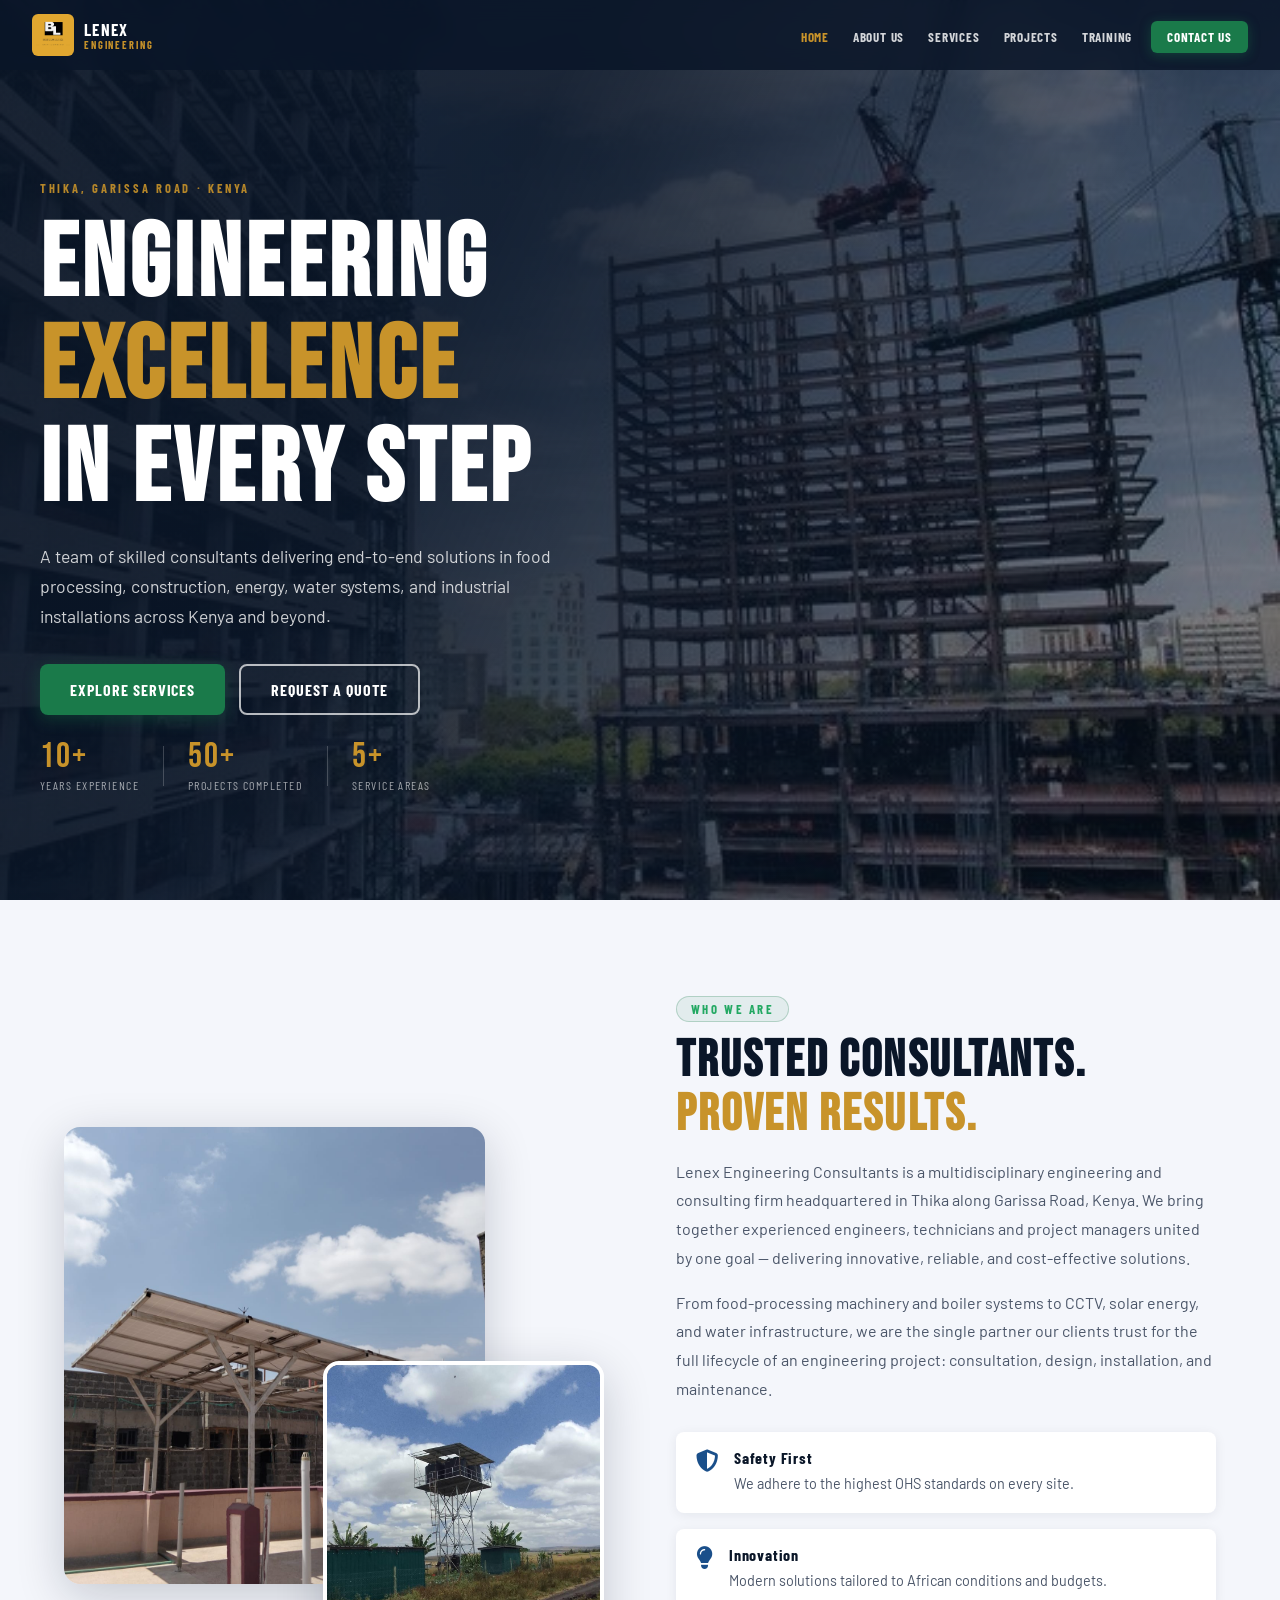
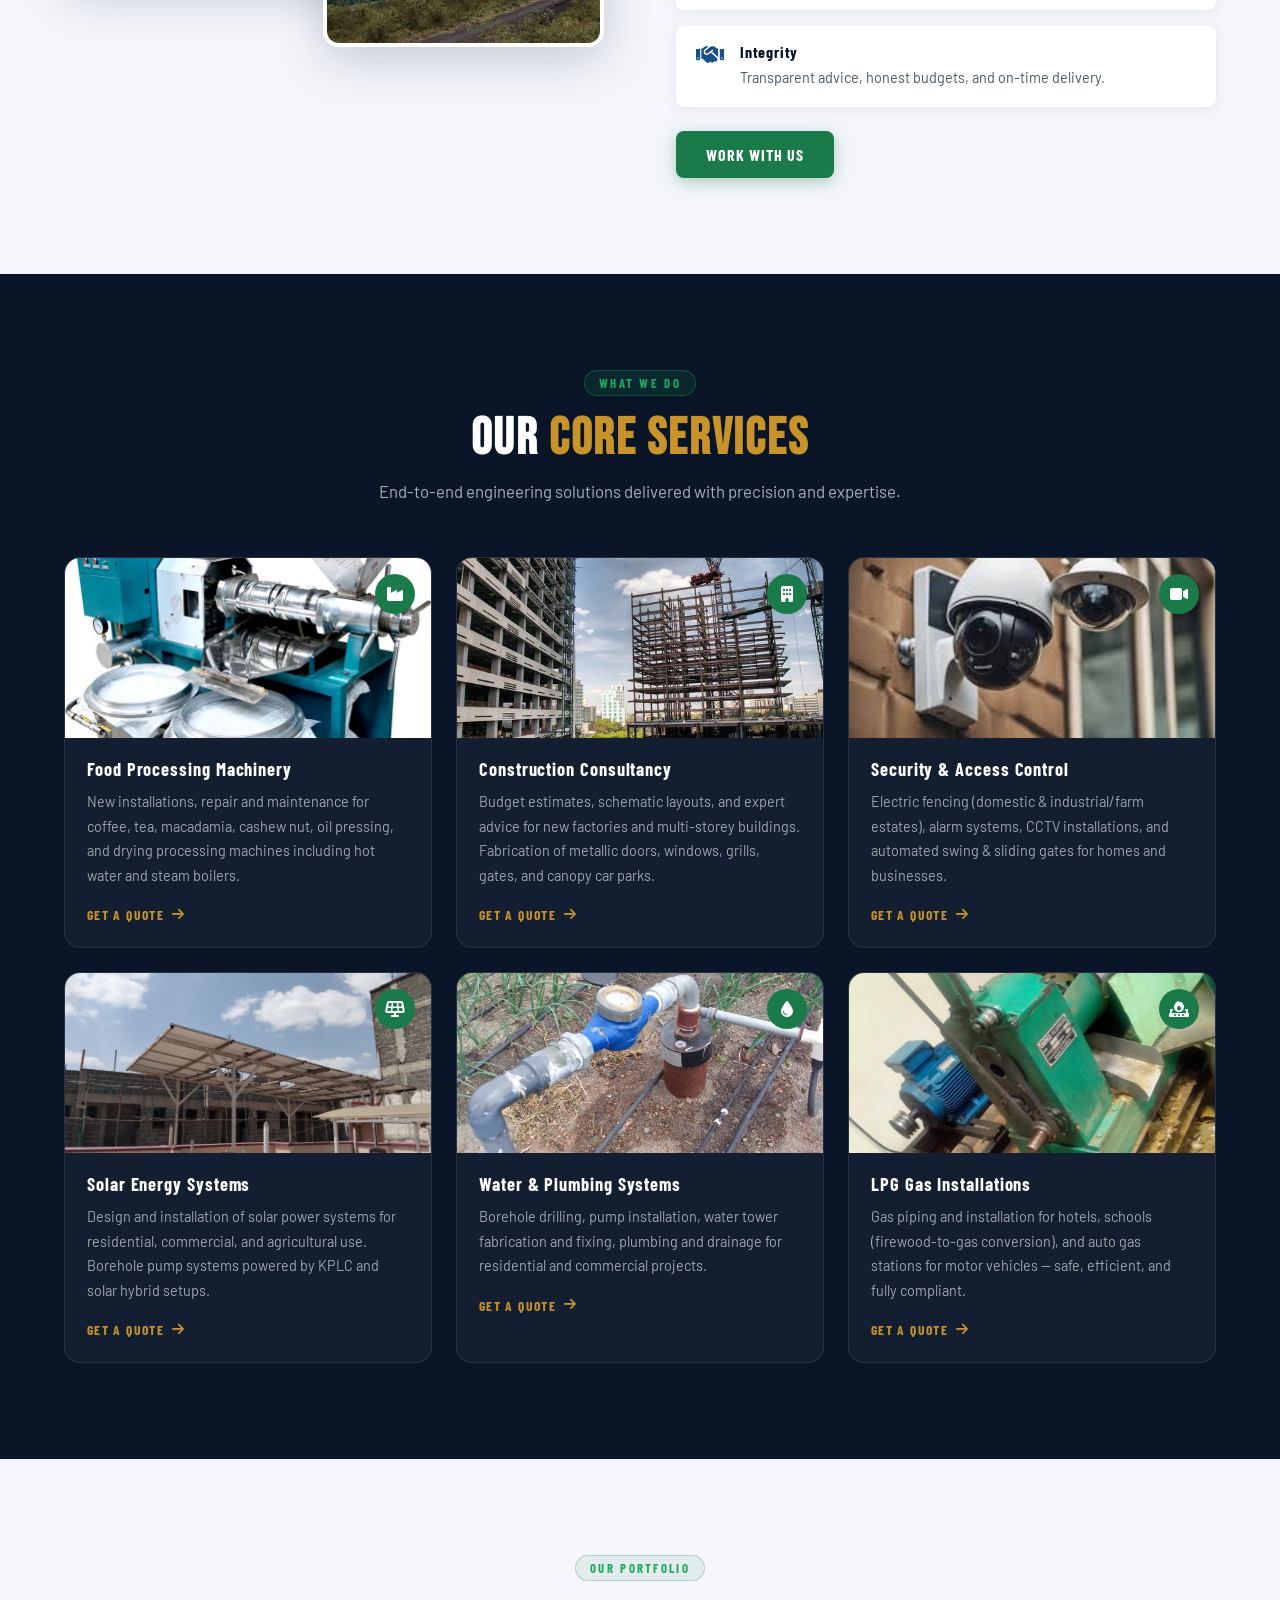
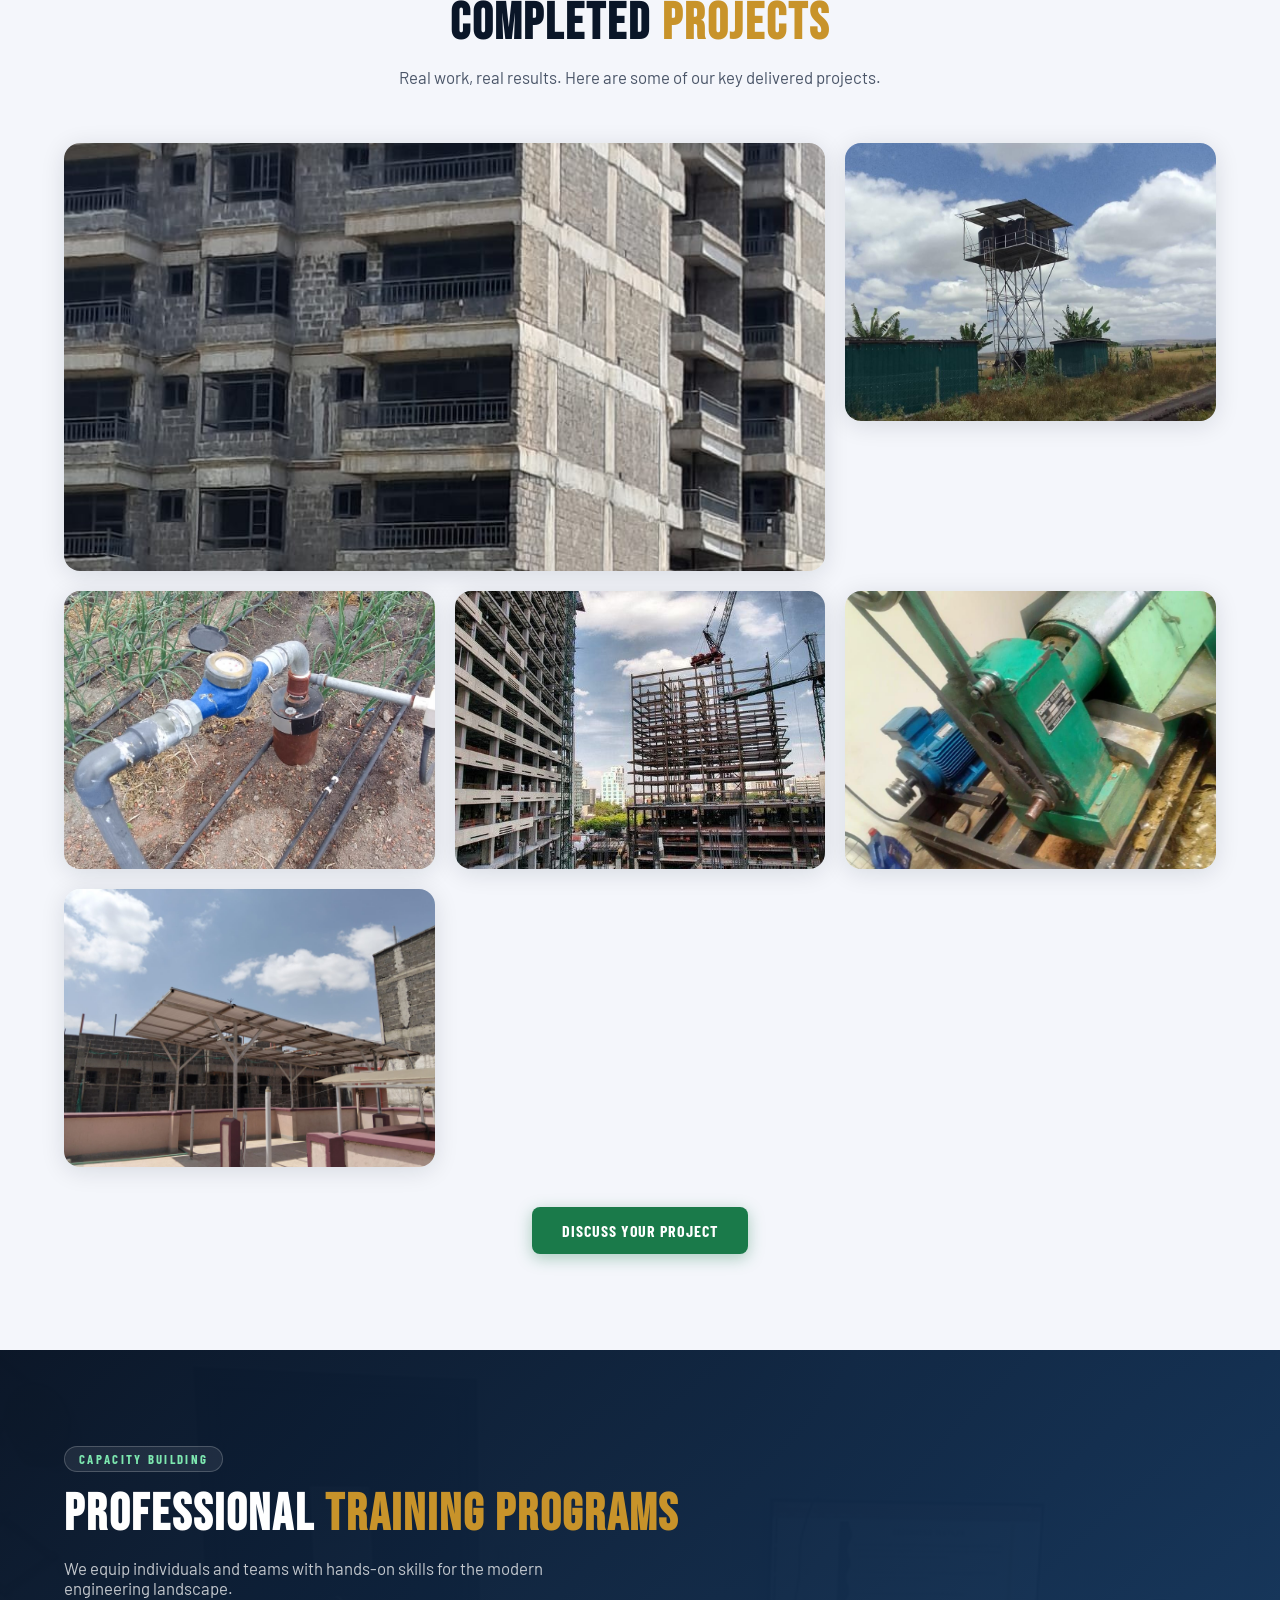
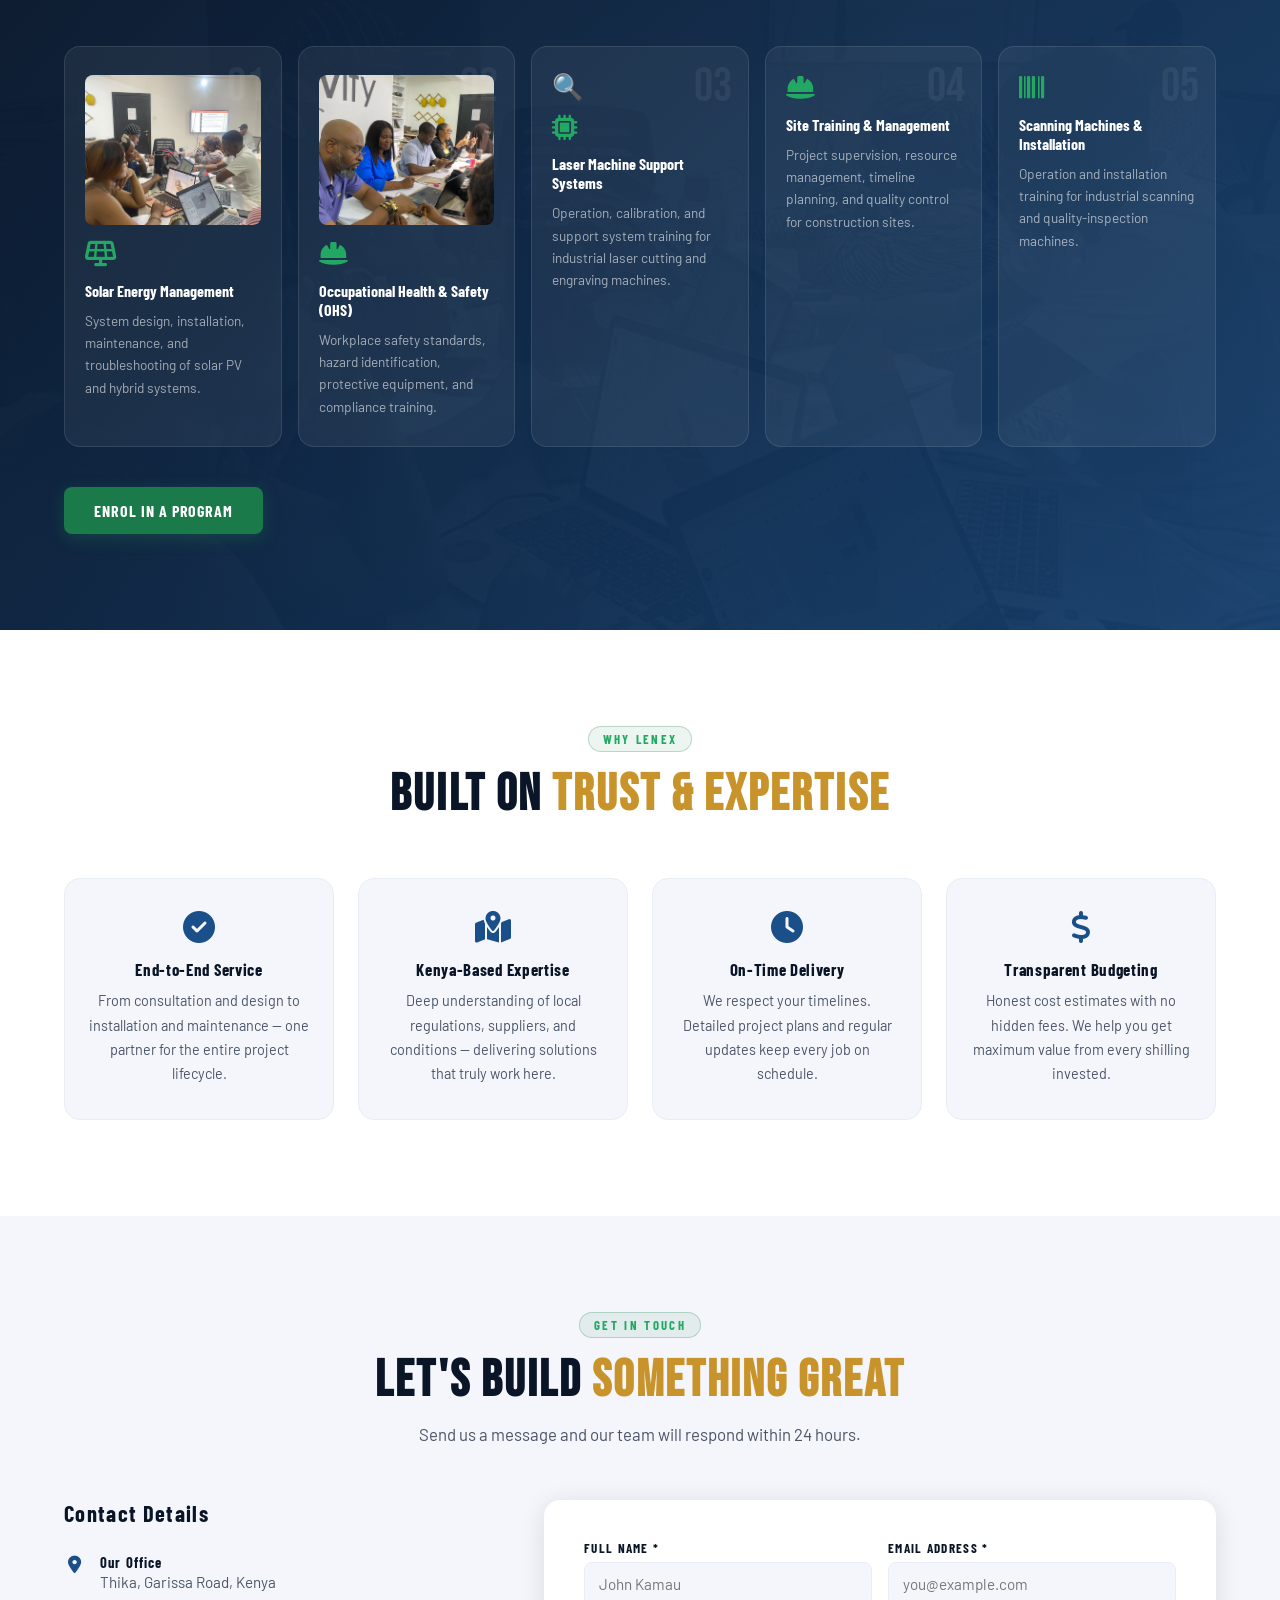
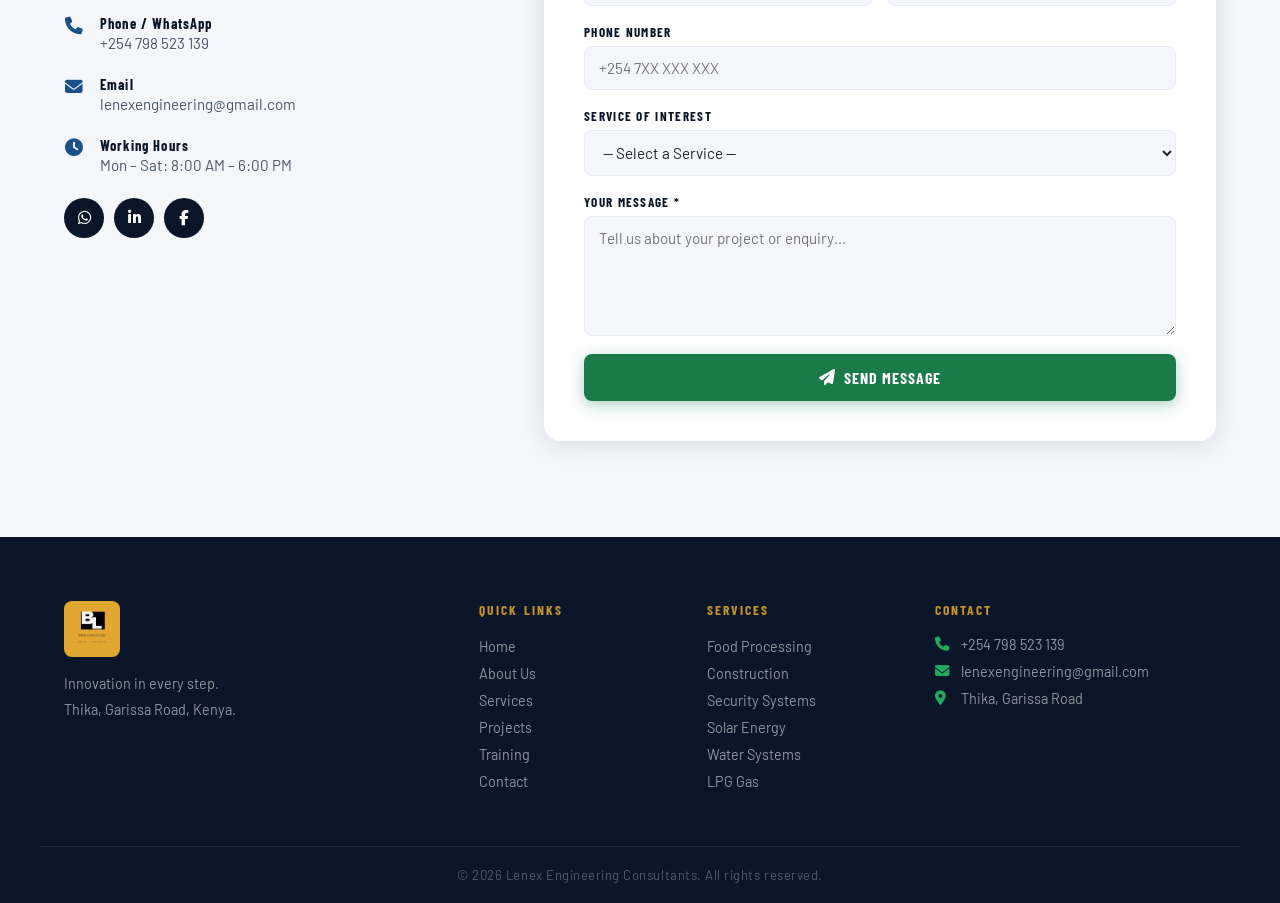
==== index.html @ fc300bb4 "first commit" ====
<!DOCTYPE html>
<html lang="en">
<head>
  <meta charset="UTF-8" />
  <meta name="viewport" content="width=device-width, initial-scale=1.0"/>
  <title>Lenex Engineering Consultants</title>
  <link rel="stylesheet" href="styles.css" />
  <link href="https://fonts.googleapis.com/css2?family=Bebas+Neue&family=Barlow:wght@300;400;500;600;700&family=Barlow+Condensed:wght@400;600;700&display=swap" rel="stylesheet"/>
  <link rel="stylesheet" href="https://cdnjs.cloudflare.com/ajax/libs/font-awesome/6.5.0/css/all.min.css"/>
</head>
<body>

  <!-- ========== NAV ========== -->
  <nav id="navbar">
    <div class="nav-inner">
      <a href="#home" class="nav-logo">
        <img src="Copy of BUSINESS LENEX.png" alt="Lenex Logo" />
        <span class="nav-brand">LENEX <em>ENGINEERING</em></span>
      </a>
      <button class="hamburger" id="hamburger" aria-label="Toggle menu">
        <span></span><span></span><span></span>
      </button>
      <ul class="nav-links" id="navLinks">
        <li><a href="#home"     class="nav-link">Home</a></li>
        <li><a href="#about"    class="nav-link">About Us</a></li>
        <li><a href="#services" class="nav-link">Services</a></li>
        <li><a href="#projects" class="nav-link">Projects</a></li>
        <li><a href="#training" class="nav-link">Training</a></li>
        <li><a href="#contact"  class="nav-link nav-cta">Contact Us</a></li>
      </ul>
    </div>
  </nav>

  <!-- ========== HERO ========== -->
  <section id="home" class="hero">
    <div class="hero-bg">
      <img src="Building.jpg" alt="Engineering" class="hero-img" />
      <div class="hero-overlay"></div>
    </div>
    <div class="hero-content">
      <div class="hero-text-box">
        <span class="hero-tag">Thika, Garissa Road &middot; Kenya</span>
        <h1 class="hero-title">
          Engineering<br/>
          <span class="accent-text">Excellence</span><br/>
          In Every Step
        </h1>
        <p class="hero-sub">
          A team of skilled consultants delivering end-to-end solutions in food processing, 
          construction, energy, water systems, and industrial installations across Kenya and beyond.
        </p>
        <div class="hero-btns">
          <a href="#services" class="btn btn-primary">Explore Services</a>
          <a href="#contact"  class="btn btn-outline">Request a Quote</a>
        </div>
        <div class="hero-stats">
          <div class="stat"><span class="stat-num">10+</span><span class="stat-label">Years Experience</span></div>
          <div class="stat-divider"></div>
          <div class="stat"><span class="stat-num">50+</span><span class="stat-label">Projects Completed</span></div>
          <div class="stat-divider"></div>
          <div class="stat"><span class="stat-num">5+</span><span class="stat-label">Service Areas</span></div>
        </div>
      </div>
    </div>
  </section>

  <!-- ========== ABOUT ========== -->
  <section id="about" class="about section">
    <div class="container">
      <div class="about-grid">
        <div class="about-images">
          <img src="Solar panel2.jpg" alt="Solar Installation" class="about-img-main" style="object-fit:cover;width:78%;height:88%;"/>
          <img src="tower.jpg"        alt="Water Tower"        class="about-img-side"/>
        </div>
        <div class="about-text">
          <span class="section-tag">Who We Are</span>
          <h2 class="section-title">Trusted Consultants. <span class="accent-text">Proven Results.</span></h2>
          <p>
            Lenex Engineering Consultants is a multidisciplinary engineering and consulting firm 
            headquartered in Thika along Garissa Road, Kenya. We bring together experienced 
            engineers, technicians and project managers united by one goal — delivering 
            innovative, reliable, and cost-effective solutions.
          </p>
          <p>
            From food-processing machinery and boiler systems to CCTV, solar energy, and 
            water infrastructure, we are the single partner our clients trust for the full 
            lifecycle of an engineering project: consultation, design, installation, and maintenance.
          </p>
          <div class="about-values">
            <div class="value-card">
              <i class="fa-solid fa-shield-halved"></i>
              <div>
                <h4>Safety First</h4>
                <p>We adhere to the highest OHS standards on every site.</p>
              </div>
            </div>
            <div class="value-card">
              <i class="fa-solid fa-lightbulb"></i>
              <div>
                <h4>Innovation</h4>
                <p>Modern solutions tailored to African conditions and budgets.</p>
              </div>
            </div>
            <div class="value-card">
              <i class="fa-solid fa-handshake"></i>
              <div>
                <h4>Integrity</h4>
                <p>Transparent advice, honest budgets, and on-time delivery.</p>
              </div>
            </div>
          </div>
          <a href="#contact" class="btn btn-primary mt-2">Work With Us</a>
        </div>
      </div>
    </div>
  </section>

  <!-- ========== SERVICES ========== -->
  <section id="services" class="services section">
    <div class="container">
      <div class="section-header center">
        <span class="section-tag">What We Do</span>
        <h2 class="section-title">Our <span class="accent-text">Core Services</span></h2>
        <p class="section-sub">End-to-end engineering solutions delivered with precision and expertise.</p>
      </div>
      <div class="services-grid">

        <div class="service-card" data-delay="0">
          <div class="service-icon-wrap"><i class="fa-solid fa-industry"></i></div>
          <img src="oil.jpg" alt="Food Processing" class="service-img"/>
          <div class="service-body">
            <h3>Food Processing Machinery</h3>
            <p>New installations, repair and maintenance for coffee, tea, macadamia, cashew nut, oil pressing, and drying processing machines including hot water and steam boilers.</p>
            <a href="#contact" class="service-link">Get a Quote <i class="fa-solid fa-arrow-right"></i></a>
          </div>
        </div>

        <div class="service-card" data-delay="100">
          <div class="service-icon-wrap"><i class="fa-solid fa-building"></i></div>
          <img src="Building.jpg" alt="Construction" class="service-img"/>
          <div class="service-body">
            <h3>Construction Consultancy</h3>
            <p>Budget estimates, schematic layouts, and expert advice for new factories and multi-storey buildings. Fabrication of metallic doors, windows, grills, gates, and canopy car parks.</p>
            <a href="#contact" class="service-link">Get a Quote <i class="fa-solid fa-arrow-right"></i></a>
          </div>
        </div>

        <div class="service-card" data-delay="200">
          <div class="service-icon-wrap"><i class="fa-solid fa-video"></i></div>
          <img src="cctv.jpeg" alt="Security" class="service-img"/>
          <div class="service-body">
            <h3>Security & Access Control</h3>
            <p>Electric fencing (domestic & industrial/farm estates), alarm systems, CCTV installations, and automated swing & sliding gates for homes and businesses.</p>
            <a href="#contact" class="service-link">Get a Quote <i class="fa-solid fa-arrow-right"></i></a>
          </div>
        </div>

        <div class="service-card" data-delay="0">
          <div class="service-icon-wrap"><i class="fa-solid fa-solar-panel"></i></div>
          <img src="Solar panel2.jpg" alt="Solar Energy" class="service-img"/>
          <div class="service-body">
            <h3>Solar Energy Systems</h3>
            <p>Design and installation of solar power systems for residential, commercial, and agricultural use. Borehole pump systems powered by KPLC and solar hybrid setups.</p>
            <a href="#contact" class="service-link">Get a Quote <i class="fa-solid fa-arrow-right"></i></a>
          </div>
        </div>

        <div class="service-card" data-delay="100">
          <div class="service-icon-wrap"><i class="fa-solid fa-droplet"></i></div>
          <img src="Borehole.jpg" alt="Water Systems" class="service-img"/>
          <div class="service-body">
            <h3>Water & Plumbing Systems</h3>
            <p>Borehole drilling, pump installation, water tower fabrication and fixing, plumbing and drainage for residential and commercial projects.</p>
            <a href="#contact" class="service-link">Get a Quote <i class="fa-solid fa-arrow-right"></i></a>
          </div>
        </div>

        <div class="service-card" data-delay="200">
          <div class="service-icon-wrap"><i class="fa-solid fa-fire-burner"></i></div>
          <img src="machine.jpg" alt="LPG Gas" class="service-img"/>
          <div class="service-body">
            <h3>LPG Gas Installations</h3>
            <p>Gas piping and installation for hotels, schools (firewood-to-gas conversion), and auto gas stations for motor vehicles — safe, efficient, and fully compliant.</p>
            <a href="#contact" class="service-link">Get a Quote <i class="fa-solid fa-arrow-right"></i></a>
          </div>
        </div>

      </div>
    </div>
  </section>

  <!-- ========== PROJECTS ========== -->
  <section id="projects" class="projects section">
    <div class="container">
      <div class="section-header center">
        <span class="section-tag">Our Portfolio</span>
        <h2 class="section-title">Completed <span class="accent-text">Projects</span></h2>
        <p class="section-sub">Real work, real results. Here are some of our key delivered projects.</p>
      </div>
      <div class="projects-grid">

        <div class="project-card featured">
          <img src="Ruiru2.jpg" alt="Ruiru Building" class="project-img"/>
          <div class="project-overlay">
            <span class="project-tag">Construction</span>
            <h3>10-Storey Building – Ruiru</h3>
            <p>Complete structural consultation and project management for a 10-storey residential building in Ruiru.</p>
          </div>
        </div>

        <div class="project-card">
          <img src="tower.jpg" alt="Water Tower" class="project-img"/>
          <div class="project-overlay">
            <span class="project-tag">Water Systems</span>
            <h3>Isinya Water Tower</h3>
            <p>9 m-high water tower fabrication and installation with a 60,000-litre capacity serving the local community.</p>
          </div>
        </div>

        <div class="project-card">
          <img src="Borehole.jpg" alt="Borehole" class="project-img"/>
          <div class="project-overlay">
            <span class="project-tag">Water & Solar</span>
            <h3>Solar-Powered Borehole</h3>
            <p>Borehole drilling and pump installation powered by both KPLC and solar energy for agricultural irrigation.</p>
          </div>
        </div>

        <div class="project-card">
          <img src="Building.jpg" alt="Utawala Building" class="project-img"/>
          <div class="project-overlay">
            <span class="project-tag">Construction</span>
            <h3>5-Storey Building – Utawala</h3>
            <p>Full construction consultancy and completion of a five-storey building in Utawala, Nairobi.</p>
          </div>
        </div>

        <div class="project-card">
          <img src="machine.jpg" alt="Rwanda Macadamia" class="project-img"/>
          <div class="project-overlay">
            <span class="project-tag">Food Processing</span>
            <h3>Rwanda Nut Macadamia Driers</h3>
            <p>Custom fabrication and installation of macadamia drying machines for a large nut processor in Rwanda.</p>
          </div>
        </div>

        <div class="project-card">
          <img src="Solar panel2.jpg" alt="Solar Panel" class="project-img"/>
          <div class="project-overlay">
            <span class="project-tag">Energy</span>
            <h3>Rooftop Solar Array</h3>
            <p>Design and installation of a large elevated rooftop solar system providing clean energy for a commercial building.</p>
          </div>
        </div>

      </div>
      <div class="center mt-3">
        <a href="#contact" class="btn btn-primary">Discuss Your Project</a>
      </div>
    </div>
  </section>

  <!-- ========== TRAINING ========== -->
  <section id="training" class="training section">
    <div class="training-bg-wrap">
      <img src="Training1.jpeg" alt="Training" class="training-bg-img"/>
      <div class="training-bg-overlay"></div>
    </div>
    <div class="container training-inner">
      <div class="section-header">
        <span class="section-tag light">Capacity Building</span>
        <h2 class="section-title light">Professional <span class="accent-text">Training Programs</span></h2>
        <p class="section-sub light">
          We equip individuals and teams with hands-on skills for the modern engineering landscape.
        </p>
      </div>
      <div class="training-grid">

        <div class="training-card">
          <div class="training-num">01</div>
          <img src="Training1.jpeg" alt="Training session" class="training-card-img"/>
          <i class="fa-solid fa-solar-panel"></i>
          <h3>Solar Energy Management</h3>
          <p>System design, installation, maintenance, and troubleshooting of solar PV and hybrid systems.</p>
        </div>

        <div class="training-card">
          <div class="training-num">02</div>
          <img src="Training 2.jpeg" alt="Training session" class="training-card-img"/>
          <i class="fa-solid fa-hard-hat"></i>
          <h3>Occupational Health &amp; Safety (OHS)</h3>
          <p>Workplace safety standards, hazard identification, protective equipment, and compliance training.</p>
        </div>

        <div class="training-card">
          <div class="training-num">03</div>
          <i class="fa-solid fa-laser-pointer" style="font-family:sans-serif;">&#128269;</i>
          <i class="fa-solid fa-microchip"></i>
          <h3>Laser Machine Support Systems</h3>
          <p>Operation, calibration, and support system training for industrial laser cutting and engraving machines.</p>
        </div>

        <div class="training-card">
          <div class="training-num">04</div>
          <i class="fa-solid fa-helmet-safety"></i>
          <h3>Site Training & Management</h3>
          <p>Project supervision, resource management, timeline planning, and quality control for construction sites.</p>
        </div>

        <div class="training-card">
          <div class="training-num">05</div>
          <i class="fa-solid fa-barcode"></i>
          <h3>Scanning Machines & Installation</h3>
          <p>Operation and installation training for industrial scanning and quality-inspection machines.</p>
        </div>

      </div>
      <div class="mt-3">
        <a href="#contact" class="btn btn-primary">Enrol in a Program</a>
      </div>
    </div>
  </section>

  <!-- ========== WHY CHOOSE US ========== -->
  <section class="why section">
    <div class="container">
      <div class="section-header center">
        <span class="section-tag">Why Lenex</span>
        <h2 class="section-title">Built on <span class="accent-text">Trust & Expertise</span></h2>
      </div>
      <div class="why-grid">
        <div class="why-card">
          <i class="fa-solid fa-circle-check"></i>
          <h4>End-to-End Service</h4>
          <p>From consultation and design to installation and maintenance — one partner for the entire project lifecycle.</p>
        </div>
        <div class="why-card">
          <i class="fa-solid fa-map-location-dot"></i>
          <h4>Kenya-Based Expertise</h4>
          <p>Deep understanding of local regulations, suppliers, and conditions — delivering solutions that truly work here.</p>
        </div>
        <div class="why-card">
          <i class="fa-solid fa-clock"></i>
          <h4>On-Time Delivery</h4>
          <p>We respect your timelines. Detailed project plans and regular updates keep every job on schedule.</p>
        </div>
        <div class="why-card">
          <i class="fa-solid fa-dollar-sign"></i>
          <h4>Transparent Budgeting</h4>
          <p>Honest cost estimates with no hidden fees. We help you get maximum value from every shilling invested.</p>
        </div>
      </div>
    </div>
  </section>

  <!-- ========== CONTACT ========== -->
  <section id="contact" class="contact section">
    <div class="container">
      <div class="section-header center">
        <span class="section-tag">Get In Touch</span>
        <h2 class="section-title">Let's Build <span class="accent-text">Something Great</span></h2>
        <p class="section-sub">Send us a message and our team will respond within 24 hours.</p>
      </div>
      <div class="contact-grid">
        <div class="contact-info">
          <h3>Contact Details</h3>
          <div class="info-item">
            <i class="fa-solid fa-location-dot"></i>
            <div>
              <strong>Our Office</strong>
              <p>Thika, Garissa Road, Kenya</p>
            </div>
          </div>
          <div class="info-item">
            <i class="fa-solid fa-phone"></i>
            <div>
              <strong>Phone / WhatsApp</strong>
              <p><a href="tel:+254798523139">+254 798 523 139</a></p>
            </div>
          </div>
          <div class="info-item">
            <i class="fa-solid fa-envelope"></i>
            <div>
              <strong>Email</strong>
              <p><a href="mailto:lenexengineering@gmail.com">lenexengineering@gmail.com</a></p>
            </div>
          </div>
          <div class="info-item">
            <i class="fa-solid fa-clock"></i>
            <div>
              <strong>Working Hours</strong>
              <p>Mon – Sat: 8:00 AM – 6:00 PM</p>
            </div>
          </div>
          <div class="social-links">
            <a href="#" class="social-btn" aria-label="WhatsApp"><i class="fa-brands fa-whatsapp"></i></a>
            <a href="#" class="social-btn" aria-label="LinkedIn"><i class="fa-brands fa-linkedin-in"></i></a>
            <a href="#" class="social-btn" aria-label="Facebook"><i class="fa-brands fa-facebook-f"></i></a>
          </div>
        </div>

        <form class="contact-form" id="contactForm" action="https://formsubmit.co/lenexengineering@gmail.com" method="POST">
           <!-- Formsubmit hidden settings -->
          <input type="hidden" name="_subject" value="New Enquiry from Lenex Website">
          <input type="hidden" name="_captcha" value="false">
          <input type="hidden" name="_next" value="thank-you.html">
          <div class="form-row">
            <div class="form-group">
              <label for="fname">Full Name *</label>
              <input type="text" id="fname" name="name" placeholder="John Kamau" required />
            </div>
            <div class="form-group">
              <label for="femail">Email Address *</label>
              <input type="email" id="femail" name="email" placeholder="you@example.com" required />
            </div>
          </div>
          <div class="form-group">
            <label for="fphone">Phone Number</label>
            <input type="tel" id="fphone" name="phone" placeholder="+254 7XX XXX XXX" />
          </div>
          <div class="form-group">
            <label for="fservice">Service of Interest</label>
            <select id="fservice" name="service">
              <option value="">— Select a Service —</option>
              <option>Food Processing Machinery</option>
              <option>Construction Consultancy</option>
              <option>Security & Access Control</option>
              <option>Solar Energy Systems</option>
              <option>Water & Plumbing Systems</option>
              <option>LPG Gas Installations</option>
              <option>Training Program</option>
              <option>Other</option>
            </select>
          </div>
          <div class="form-group">
            <label for="fmessage">Your Message *</label>
            <textarea id="fmessage" name="message" rows="5" placeholder="Tell us about your project or enquiry…" required></textarea>
          </div>
          <button type="submit" class="btn btn-primary full-width">
            <i class="fa-solid fa-paper-plane"></i> Send Message
          </button>
          <p class="form-success" id="formSuccess">✅ Thank you! We'll be in touch shortly.</p>
        </form>
      </div>
    </div>
  </section>

  <!-- ========== FOOTER ========== -->
  <footer class="footer">
    <div class="container footer-inner">
      <div class="footer-brand">
        <img src="Copy of BUSINESS LENEX.png" alt="Lenex Logo" class="footer-logo"/>
        <p>Innovation in every step.<br/>Thika, Garissa Road, Kenya.</p>
      </div>
      <div class="footer-links-col">
        <h5>Quick Links</h5>
        <ul>
          <li><a href="#home">Home</a></li>
          <li><a href="#about">About Us</a></li>
          <li><a href="#services">Services</a></li>
          <li><a href="#projects">Projects</a></li>
          <li><a href="#training">Training</a></li>
          <li><a href="#contact">Contact</a></li>
        </ul>
      </div>
      <div class="footer-links-col">
        <h5>Services</h5>
        <ul>
          <li><a href="#services">Food Processing</a></li>
          <li><a href="#services">Construction</a></li>
          <li><a href="#services">Security Systems</a></li>
          <li><a href="#services">Solar Energy</a></li>
          <li><a href="#services">Water Systems</a></li>
          <li><a href="#services">LPG Gas</a></li>
        </ul>
      </div>
      <div class="footer-contact-col">
        <h5>Contact</h5>
        <p><i class="fa-solid fa-phone"></i> +254 798 523 139</p>
        <p><i class="fa-solid fa-envelope"></i> lenexengineering@gmail.com</p>
        <p><i class="fa-solid fa-location-dot"></i> Thika, Garissa Road</p>
      </div>
    </div>
    <div class="footer-bottom">
      <p>&copy; 2026 Lenex Engineering Consultants. All rights reserved.</p>
    </div>
  </footer>

  <!-- Back to Top -->
  <button class="back-top" id="backTop" aria-label="Back to top">
    <i class="fa-solid fa-chevron-up"></i>
  </button>

  <script src="script.js"></script>
</body>
</html>
---- styles.css ----
/* =============================================
   LENEX ENGINEERING CONSULTANTS – styles.css
   ============================================= */

/* === CSS VARIABLES === */
:root {
  --navy:      #0a1628;
  --blue:      #1a4f8a;
  --blue-mid:  #1e6db5;
  --green:     #1a7a4a;
  --green-lt:  #22a862;
  --gold:      #c8932a;
  --grey-dk:   #1e2533;
  --grey-md:   #4a5568;
  --grey-lt:   #e8edf5;
  --white:     #ffffff;
  --off-white: #f4f6fb;
  --text:      #1e2533;
  --radius:    8px;
  --radius-lg: 16px;
  --shadow:    0 4px 24px rgba(10,22,40,.12);
  --shadow-lg: 0 12px 48px rgba(10,22,40,.2);
  --transition: 0.3s cubic-bezier(.4,0,.2,1);
  --font-head: 'Bebas Neue', sans-serif;
  --font-body: 'Barlow', sans-serif;
  --font-cond: 'Barlow Condensed', sans-serif;
}

/* === RESET === */
*, *::before, *::after { box-sizing: border-box; margin: 0; padding: 0; }
html { scroll-behavior: smooth; font-size: 16px; }
body { font-family: var(--font-body); color: var(--text); background: var(--white); overflow-x: hidden; }
img { display: block; width: 100%; object-fit: cover; }
/* Logo must never stretch */
.nav-logo img { width: 42px !important; height: 42px !important; object-fit: contain !important; }
.footer-logo  { width: 56px !important; height: 56px !important; object-fit: contain !important; }
a { text-decoration: none; color: inherit; }
ul { list-style: none; }
button { cursor: pointer; border: none; background: none; font-family: inherit; }
input, textarea, select { font-family: inherit; }

/* === UTILITIES === */
.container { max-width: 1200px; margin: 0 auto; padding: 0 24px; }
.section    { padding: 96px 0; }
.center     { text-align: center; }
.mt-2       { margin-top: 24px; }
.mt-3       { margin-top: 40px; }

.section-tag {
  display: inline-block;
  font-family: var(--font-cond);
  font-size: .8rem;
  font-weight: 700;
  letter-spacing: .18em;
  text-transform: uppercase;
  color: var(--green-lt);
  background: rgba(26,122,74,.08);
  border: 1px solid rgba(26,122,74,.25);
  border-radius: 99px;
  padding: 4px 14px;
  margin-bottom: 16px;
}
.section-tag.light { color: #7de8b0; background: rgba(255,255,255,.08); border-color: rgba(255,255,255,.2); }

.section-title {
  font-family: var(--font-head);
  font-size: clamp(2rem, 4vw, 3.2rem);
  line-height: 1.05;
  letter-spacing: .04em;
  color: var(--navy);
  margin-bottom: 16px;
}
.section-title.light { color: var(--white); }
.section-sub  { font-size: 1.05rem; color: var(--grey-md); max-width: 560px; }
.section-sub.light { color: rgba(255,255,255,.75); }
.section-header.center .section-sub { margin: 0 auto; }
.section-header { margin-bottom: 56px; }

.accent-text { color: var(--gold); }

/* === BUTTONS === */
.btn {
  display: inline-flex; align-items: center; gap: 8px;
  font-family: var(--font-cond);
  font-weight: 700;
  font-size: 1rem;
  letter-spacing: .06em;
  text-transform: uppercase;
  padding: 14px 30px;
  border-radius: var(--radius);
  transition: var(--transition);
  white-space: nowrap;
}
.btn-primary {
  background: var(--green);
  color: var(--white);
  box-shadow: 0 4px 16px rgba(26,122,74,.35);
}
.btn-primary:hover {
  background: var(--green-lt);
  transform: translateY(-2px);
  box-shadow: 0 8px 24px rgba(26,122,74,.4);
}
.btn-outline {
  border: 2px solid rgba(255,255,255,.7);
  color: var(--white);
}
.btn-outline:hover {
  background: rgba(255,255,255,.12);
  border-color: var(--white);
}
.btn.full-width { width: 100%; justify-content: center; }

/* ============================
   NAVBAR
   ============================ */
#navbar {
  position: fixed; top: 0; left: 0; right: 0; z-index: 1000;
  background: rgba(10,22,40,.85);
  backdrop-filter: blur(10px);
  transition: background var(--transition), box-shadow var(--transition);
}
#navbar.scrolled {
  background: rgba(10,22,40,.98);
  box-shadow: 0 2px 24px rgba(0,0,0,.4);
}
.nav-inner {
  max-width: 1280px; margin: 0 auto;
  display: flex; align-items: center; justify-content: space-between;
  height: 70px;
  padding: 0 32px;
  flex-wrap: nowrap;
  gap: 16px;
}
.nav-logo {
  display: flex; align-items: center; gap: 10px;
  flex-shrink: 0;
  text-decoration: none;
}
/* Override global img rule for the logo specifically */
.nav-logo img {
  width: 42px !important;
  height: 42px !important;
  min-width: 42px;
  object-fit: contain !important;
  border-radius: 6px;
  flex-shrink: 0;
  display: block;
}
.nav-brand {
  font-family: var(--font-cond);
  font-size: 1.05rem;
  font-weight: 700;
  letter-spacing: .08em;
  color: var(--white);
  white-space: nowrap;
  line-height: 1.2;
}
.nav-brand em {
  display: block; font-style: normal;
  font-size: .65rem; color: var(--gold); letter-spacing: .18em;
}

.nav-links {
  display: flex; align-items: center;
  gap: 2px;
  flex-wrap: nowrap;
}
.nav-link {
  font-family: var(--font-cond);
  font-size: .82rem;
  font-weight: 700;
  letter-spacing: .06em;
  text-transform: uppercase;
  color: rgba(255,255,255,.82);
  padding: 7px 11px;
  border-radius: 6px;
  white-space: nowrap;
  transition: color var(--transition), background var(--transition);
}
.nav-link:hover  { color: var(--white); background: rgba(255,255,255,.1); }
.nav-link.active { color: var(--gold); }
.nav-cta {
  background: var(--green) !important;
  color: var(--white) !important;
  padding: 8px 16px !important;
  border-radius: 6px;
  box-shadow: 0 2px 12px rgba(26,122,74,.4);
  margin-left: 6px;
}
.nav-cta:hover { background: var(--green-lt) !important; }

.hamburger { display: none; flex-direction: column; gap: 5px; padding: 8px; flex-shrink: 0; }
.hamburger span {
  display: block; width: 24px; height: 2px;
  background: var(--white); border-radius: 2px;
  transition: var(--transition);
}
.hamburger.open span:nth-child(1) { transform: rotate(45deg) translate(5px, 5px); }
.hamburger.open span:nth-child(2) { opacity: 0; }
.hamburger.open span:nth-child(3) { transform: rotate(-45deg) translate(5px, -5px); }

/* ============================
   HERO
   ============================ */
.hero {
  position: relative;
  height: 100vh;
  min-height: 720px;
  display: flex;
  align-items: center;
  overflow: hidden;
  padding-top: 70px;
}
.hero-bg { position: absolute; inset: 0; z-index: 0; }
.hero-img {
  width: 100%; height: 100%;
  object-fit: cover;
  transform: scale(1.06);
  animation: heroZoom 12s ease-out forwards;
}
@keyframes heroZoom { to { transform: scale(1); } }
.hero-overlay {
  position: absolute; inset: 0;
  background: linear-gradient(115deg, rgba(10,22,40,.92) 35%, rgba(10,22,40,.45) 100%);
}

.hero-content {
  position: relative; z-index: 2;
  width: 100%;
  max-width: 1280px;
  margin: 0 auto;
  padding: 0 40px;
  animation: fadeUp .8s .2s both;
}
.hero-text-box {
  max-width: 680px;
}
@keyframes fadeUp { from { opacity:0; transform:translateY(30px); } to { opacity:1; transform:none; } }

.hero-tag {
  display: inline-block;
  font-family: var(--font-cond);
  font-size: .78rem;
  font-weight: 700;
  letter-spacing: .22em;
  text-transform: uppercase;
  color: var(--gold);
  margin-bottom: 20px;
  opacity: .9;
}
.hero-title {
  font-family: var(--font-head);
  font-size: clamp(3.5rem, 8vw, 6.5rem);
  line-height: 1;
  letter-spacing: .04em;
  color: var(--white);
  margin-bottom: 20px;
}
.hero-sub {
  font-size: 1.1rem;
  line-height: 1.7;
  color: rgba(255,255,255,.8);
  margin-bottom: 32px;
  max-width: 540px;
}
.hero-btns { display: flex; gap: 14px; flex-wrap: wrap; margin-bottom: 24px; }

.hero-stats { display: flex; align-items: center; gap: 24px; }
.stat-divider { width: 1px; height: 40px; background: rgba(255,255,255,.2); }
.stat-num {
  display: block;
  font-family: var(--font-head);
  font-size: 2.2rem;
  letter-spacing: .06em;
  color: var(--gold);
  line-height: 1;
}
.stat-label {
  font-family: var(--font-cond);
  font-size: .75rem;
  letter-spacing: .12em;
  text-transform: uppercase;
  color: rgba(255,255,255,.6);
}

/* ============================
   ABOUT
   ============================ */
.about { background: var(--off-white); }
.about-grid {
  display: grid; grid-template-columns: 1fr 1fr; gap: 72px; align-items: center;
}
.about-images { position: relative; height: 520px; }
.about-img-main {
  position: absolute; top: 0; left: 0; width: 78%; height: 88%;
  object-fit: cover; border-radius: var(--radius-lg);
  box-shadow: var(--shadow-lg);
}
.about-img-side {
  position: absolute; bottom: 0; right: 0; width: 52%; height: 55%;
  object-fit: cover; border-radius: var(--radius-lg);
  box-shadow: var(--shadow-lg);
  border: 4px solid var(--white);
}

.about-text .section-tag { margin-bottom: 12px; }
.about-text p { color: var(--grey-md); line-height: 1.8; margin-bottom: 16px; }

.about-values { margin-top: 28px; display: flex; flex-direction: column; gap: 16px; }
.value-card {
  display: flex; align-items: flex-start; gap: 16px;
  background: var(--white);
  border-radius: var(--radius);
  padding: 16px 20px;
  box-shadow: 0 2px 12px rgba(10,22,40,.07);
}
.value-card i { font-size: 1.4rem; color: var(--blue); margin-top: 2px; flex-shrink: 0; }
.value-card h4 { font-family: var(--font-cond); font-size: 1rem; font-weight: 700; letter-spacing: .05em; color: var(--navy); margin-bottom: 4px; }
.value-card p  { font-size: .9rem; color: var(--grey-md); margin: 0; }

/* ============================
   SERVICES
   ============================ */
.services { background: var(--navy); }
.services .section-tag { background: rgba(34,168,98,.12); border-color: rgba(34,168,98,.3); color: var(--green-lt); }
.services .section-title { color: var(--white); }
.services .section-sub   { color: rgba(255,255,255,.65); }

.services-grid {
  display: grid; grid-template-columns: repeat(3, 1fr); gap: 24px;
}
.service-card {
  background: rgba(255,255,255,.04);
  border: 1px solid rgba(255,255,255,.08);
  border-radius: var(--radius-lg);
  overflow: hidden;
  transition: transform var(--transition), border-color var(--transition), box-shadow var(--transition);
  position: relative;
}
.service-card:hover {
  transform: translateY(-6px);
  border-color: rgba(34,168,98,.4);
  box-shadow: 0 16px 40px rgba(0,0,0,.35);
}
.service-icon-wrap {
  position: absolute; top: 16px; right: 16px; z-index: 2;
  width: 40px; height: 40px;
  background: var(--green); border-radius: 50%;
  display: flex; align-items: center; justify-content: center;
}
.service-icon-wrap i { color: var(--white); font-size: 1rem; }
.service-img { height: 180px; width: 100%; }
.service-body { padding: 20px 22px 24px; }
.service-body h3 {
  font-family: var(--font-cond);
  font-size: 1.15rem;
  font-weight: 700;
  letter-spacing: .05em;
  color: var(--white);
  margin-bottom: 10px;
}
.service-body p { font-size: .9rem; color: rgba(255,255,255,.6); line-height: 1.7; margin-bottom: 16px; }
.service-link {
  font-family: var(--font-cond);
  font-size: .85rem;
  font-weight: 700;
  letter-spacing: .1em;
  text-transform: uppercase;
  color: var(--gold);
  display: inline-flex; align-items: center; gap: 8px;
  transition: gap var(--transition);
}
.service-link:hover { gap: 12px; }

/* ============================
   PROJECTS
   ============================ */
.projects { background: var(--off-white); }
.projects-grid {
  display: grid;
  grid-template-columns: repeat(3, 1fr);
  grid-template-rows: auto auto;
  gap: 20px;
}
.project-card {
  position: relative; overflow: hidden;
  border-radius: var(--radius-lg);
  aspect-ratio: 4/3;
  box-shadow: var(--shadow);
}
.project-card.featured {
  grid-column: 1 / span 2;
  aspect-ratio: 16/9;
}
.project-img { width: 100%; height: 100%; object-fit: cover; transition: transform .6s ease; }
.project-card:hover .project-img { transform: scale(1.06); }

.project-overlay {
  position: absolute; inset: 0;
  background: linear-gradient(to top, rgba(10,22,40,.92) 0%, rgba(10,22,40,.3) 60%, transparent 100%);
  padding: 24px;
  display: flex; flex-direction: column; justify-content: flex-end;
  opacity: 0; transform: translateY(8px);
  transition: opacity var(--transition), transform var(--transition);
}
.project-card:hover .project-overlay { opacity: 1; transform: none; }

.project-tag {
  display: inline-block;
  font-family: var(--font-cond);
  font-size: .72rem;
  font-weight: 700;
  letter-spacing: .16em;
  text-transform: uppercase;
  color: var(--gold);
  margin-bottom: 8px;
}
.project-overlay h3 { font-family: var(--font-cond); font-size: 1.15rem; font-weight: 700; color: var(--white); margin-bottom: 6px; }
.project-overlay p  { font-size: .85rem; color: rgba(255,255,255,.75); line-height: 1.6; }

/* ============================
   TRAINING
   ============================ */
.training {
  position: relative; overflow: hidden;
  padding: 96px 0;
  background: var(--navy);
}
.training-bg-wrap { position: absolute; inset: 0; z-index: 0; }
.training-bg-img  { width: 100%; height: 100%; object-fit: cover; filter: brightness(.18) saturate(0.5); }
.training-bg-overlay {
  position: absolute; inset: 0;
  background: linear-gradient(135deg, rgba(10,22,40,.95) 0%, rgba(26,79,138,.75) 100%);
}
.training-inner { position: relative; z-index: 2; }
.training-inner .section-header { margin-bottom: 48px; }

/* Photo inside training card */
.training-card-img {
  width: 100% !important;
  height: 150px !important;
  object-fit: cover !important;
  border-radius: 8px;
  margin-bottom: 16px;
  display: block;
}

.training-grid {
  display: grid; grid-template-columns: repeat(5, 1fr); gap: 16px;
}
.training-card {
  background: rgba(255,255,255,.06);
  border: 1px solid rgba(255,255,255,.1);
  border-radius: var(--radius-lg);
  padding: 28px 20px;
  position: relative;
  transition: background var(--transition), border-color var(--transition), transform var(--transition);
}
.training-card:hover {
  background: rgba(255,255,255,.11);
  border-color: rgba(34,168,98,.5);
  transform: translateY(-4px);
}
.training-num {
  font-family: var(--font-head);
  font-size: 3rem;
  line-height: 1;
  color: rgba(255,255,255,.06);
  position: absolute; top: 16px; right: 16px;
}
.training-card i { font-size: 1.6rem; color: var(--green-lt); margin-bottom: 14px; display: block; }
.training-card h3 { font-family: var(--font-cond); font-size: 1rem; font-weight: 700; color: var(--white); margin-bottom: 10px; }
.training-card p  { font-size: .85rem; color: rgba(255,255,255,.6); line-height: 1.65; }

/* ============================
   WHY US
   ============================ */
.why { background: var(--white); }
.why-grid {
  display: grid; grid-template-columns: repeat(4, 1fr); gap: 24px;
}
.why-card {
  background: var(--off-white);
  border: 1px solid var(--grey-lt);
  border-radius: var(--radius-lg);
  padding: 32px 24px;
  text-align: center;
  transition: transform var(--transition), box-shadow var(--transition), border-color var(--transition);
}
.why-card:hover {
  transform: translateY(-4px);
  box-shadow: var(--shadow);
  border-color: rgba(26,79,138,.2);
}
.why-card i { font-size: 2rem; color: var(--blue); margin-bottom: 16px; }
.why-card h4 { font-family: var(--font-cond); font-size: 1.05rem; font-weight: 700; letter-spacing: .04em; color: var(--navy); margin-bottom: 10px; }
.why-card p  { font-size: .9rem; color: var(--grey-md); line-height: 1.7; }

/* ============================
   CONTACT
   ============================ */
.contact { background: var(--off-white); }
.contact-grid {
  display: grid; grid-template-columns: 1fr 1.6fr; gap: 60px; align-items: start;
}

.contact-info h3 {
  font-family: var(--font-cond); font-size: 1.4rem; font-weight: 700;
  letter-spacing: .06em; color: var(--navy); margin-bottom: 28px;
}
.info-item {
  display: flex; gap: 16px; align-items: flex-start;
  margin-bottom: 24px;
}
.info-item i { font-size: 1.1rem; color: var(--blue); margin-top: 2px; flex-shrink: 0; width: 20px; text-align: center; }
.info-item strong { display: block; font-family: var(--font-cond); font-size: .9rem; font-weight: 700; letter-spacing: .08em; color: var(--navy); margin-bottom: 2px; }
.info-item p, .info-item a { font-size: .95rem; color: var(--grey-md); }
.info-item a:hover { color: var(--blue); }

.social-links { display: flex; gap: 10px; margin-top: 12px; }
.social-btn {
  width: 40px; height: 40px; border-radius: 50%;
  background: var(--navy);
  color: var(--white);
  display: flex; align-items: center; justify-content: center;
  font-size: .95rem;
  transition: background var(--transition), transform var(--transition);
}
.social-btn:hover { background: var(--green); transform: translateY(-2px); }

/* FORM */
.contact-form {
  background: var(--white);
  border-radius: var(--radius-lg);
  padding: 40px;
  box-shadow: var(--shadow);
}
.form-row { display: grid; grid-template-columns: 1fr 1fr; gap: 16px; }
.form-group { display: flex; flex-direction: column; margin-bottom: 18px; }
.form-group label { font-family: var(--font-cond); font-size: .82rem; font-weight: 700; letter-spacing: .1em; text-transform: uppercase; color: var(--navy); margin-bottom: 6px; }
.form-group input,
.form-group select,
.form-group textarea {
  border: 1.5px solid var(--grey-lt);
  border-radius: var(--radius);
  padding: 12px 14px;
  font-size: .95rem;
  color: var(--text);
  background: var(--off-white);
  transition: border-color var(--transition), box-shadow var(--transition);
  outline: none;
}
.form-group input:focus,
.form-group select:focus,
.form-group textarea:focus {
  border-color: var(--blue);
  box-shadow: 0 0 0 3px rgba(26,79,138,.12);
  background: var(--white);
}
.form-group textarea { resize: vertical; min-height: 120px; }
.form-success {
  text-align: center; margin-top: 14px;
  font-size: .9rem; color: var(--green);
  display: none;
}
.form-success.show { display: block; }

/* ============================
   FOOTER
   ============================ */
.footer {
  background: var(--navy);
  padding-top: 64px;
}
.footer-inner {
  display: grid; grid-template-columns: 2fr 1fr 1fr 1.5fr; gap: 40px;
  padding-bottom: 48px;
  border-bottom: 1px solid rgba(255,255,255,.08);
}
.footer-logo { width: 56px; height: 56px; object-fit: contain; border-radius: 8px; margin-bottom: 14px; }
.footer-brand p { font-size: .9rem; color: rgba(255,255,255,.55); line-height: 1.8; }

.footer-links-col h5,
.footer-contact-col h5 {
  font-family: var(--font-cond); font-size: .85rem; font-weight: 700;
  letter-spacing: .15em; text-transform: uppercase;
  color: var(--gold); margin-bottom: 18px;
}
.footer-links-col ul li { margin-bottom: 8px; }
.footer-links-col a { font-size: .9rem; color: rgba(255,255,255,.55); transition: color var(--transition); }
.footer-links-col a:hover { color: var(--white); }

.footer-contact-col p { font-size: .9rem; color: rgba(255,255,255,.55); margin-bottom: 10px; display: flex; align-items: center; gap: 10px; }
.footer-contact-col i { color: var(--green-lt); width: 16px; flex-shrink: 0; }

.footer-bottom {
  padding: 20px 0;
  text-align: center;
}
.footer-bottom p { font-size: .82rem; color: rgba(255,255,255,.3); letter-spacing: .04em; }

/* ============================
   BACK TO TOP
   ============================ */
.back-top {
  position: fixed; bottom: 28px; right: 28px; z-index: 900;
  width: 44px; height: 44px; border-radius: 50%;
  background: var(--blue);
  color: var(--white);
  display: flex; align-items: center; justify-content: center;
  font-size: 1rem;
  box-shadow: 0 4px 16px rgba(26,79,138,.4);
  opacity: 0; pointer-events: none;
  transform: translateY(12px);
  transition: opacity var(--transition), transform var(--transition);
}
.back-top.visible { opacity: 1; pointer-events: auto; transform: none; }
.back-top:hover   { background: var(--green); }

/* ============================
   SCROLL REVEAL ANIMATIONS
   ============================ */
.reveal {
  opacity: 0;
  transform: translateY(28px);
  transition: opacity .65s ease, transform .65s ease;
}
.reveal.visible {
  opacity: 1;
  transform: none;
}

/* ============================
   RESPONSIVE
   ============================ */
@media (max-width: 1024px) {
  .services-grid   { grid-template-columns: repeat(2, 1fr); }
  .training-grid   { grid-template-columns: repeat(3, 1fr); }
  .why-grid        { grid-template-columns: repeat(2, 1fr); }
  .footer-inner    { grid-template-columns: 1fr 1fr; gap: 32px; }
  .about-grid      { gap: 40px; }
}

@media (max-width: 768px) {
  .section { padding: 72px 0; }
  
  /* Nav mobile */
  .hamburger { display: flex; }
  .nav-links {
    position: fixed; top: 70px; left: 0; right: 0;
    background: rgba(10,22,40,.99);
    flex-direction: column;
    padding: 16px 24px 28px;
    gap: 2px;
    transform: translateY(-110%);
    opacity: 0;
    pointer-events: none;
    transition: transform var(--transition), opacity var(--transition);
    border-bottom: 1px solid rgba(255,255,255,.08);
    box-shadow: 0 8px 24px rgba(0,0,0,.4);
  }
  .nav-links.open { transform: none; opacity: 1; pointer-events: auto; }
  .nav-link { font-size: .95rem; padding: 10px 16px; border-radius: 6px; }
  .nav-cta { margin-left: 0 !important; width: 100%; text-align: center; justify-content: center; display: flex; margin-top: 6px !important; }

  /* Hero */
  .hero-content { padding: 0 24px; }
  .hero-stats   { gap: 16px; }
  .hero-scroll-hint { display: none; }

  /* About */
  .about-grid { grid-template-columns: 1fr; }
  .about-images { height: 320px; margin-bottom: 16px; }
  
  /* Services */
  .services-grid { grid-template-columns: 1fr; }

  /* Projects */
  .projects-grid { grid-template-columns: 1fr; }
  .project-card.featured { grid-column: auto; }
  .project-overlay { opacity: 1; transform: none; }

  /* Training */
  .training-grid { grid-template-columns: 1fr 1fr; }

  /* Contact */
  .contact-grid { grid-template-columns: 1fr; }
  .contact-form { padding: 28px 20px; }
  .form-row { grid-template-columns: 1fr; }

  /* Footer */
  .footer-inner { grid-template-columns: 1fr; }
}

@media (max-width: 480px) {
  .training-grid { grid-template-columns: 1fr; }
  .why-grid { grid-template-columns: 1fr; }
  .hero-btns { flex-direction: column; }
  .hero-stats { flex-wrap: wrap; }
  .stat-divider { display: none; }
}
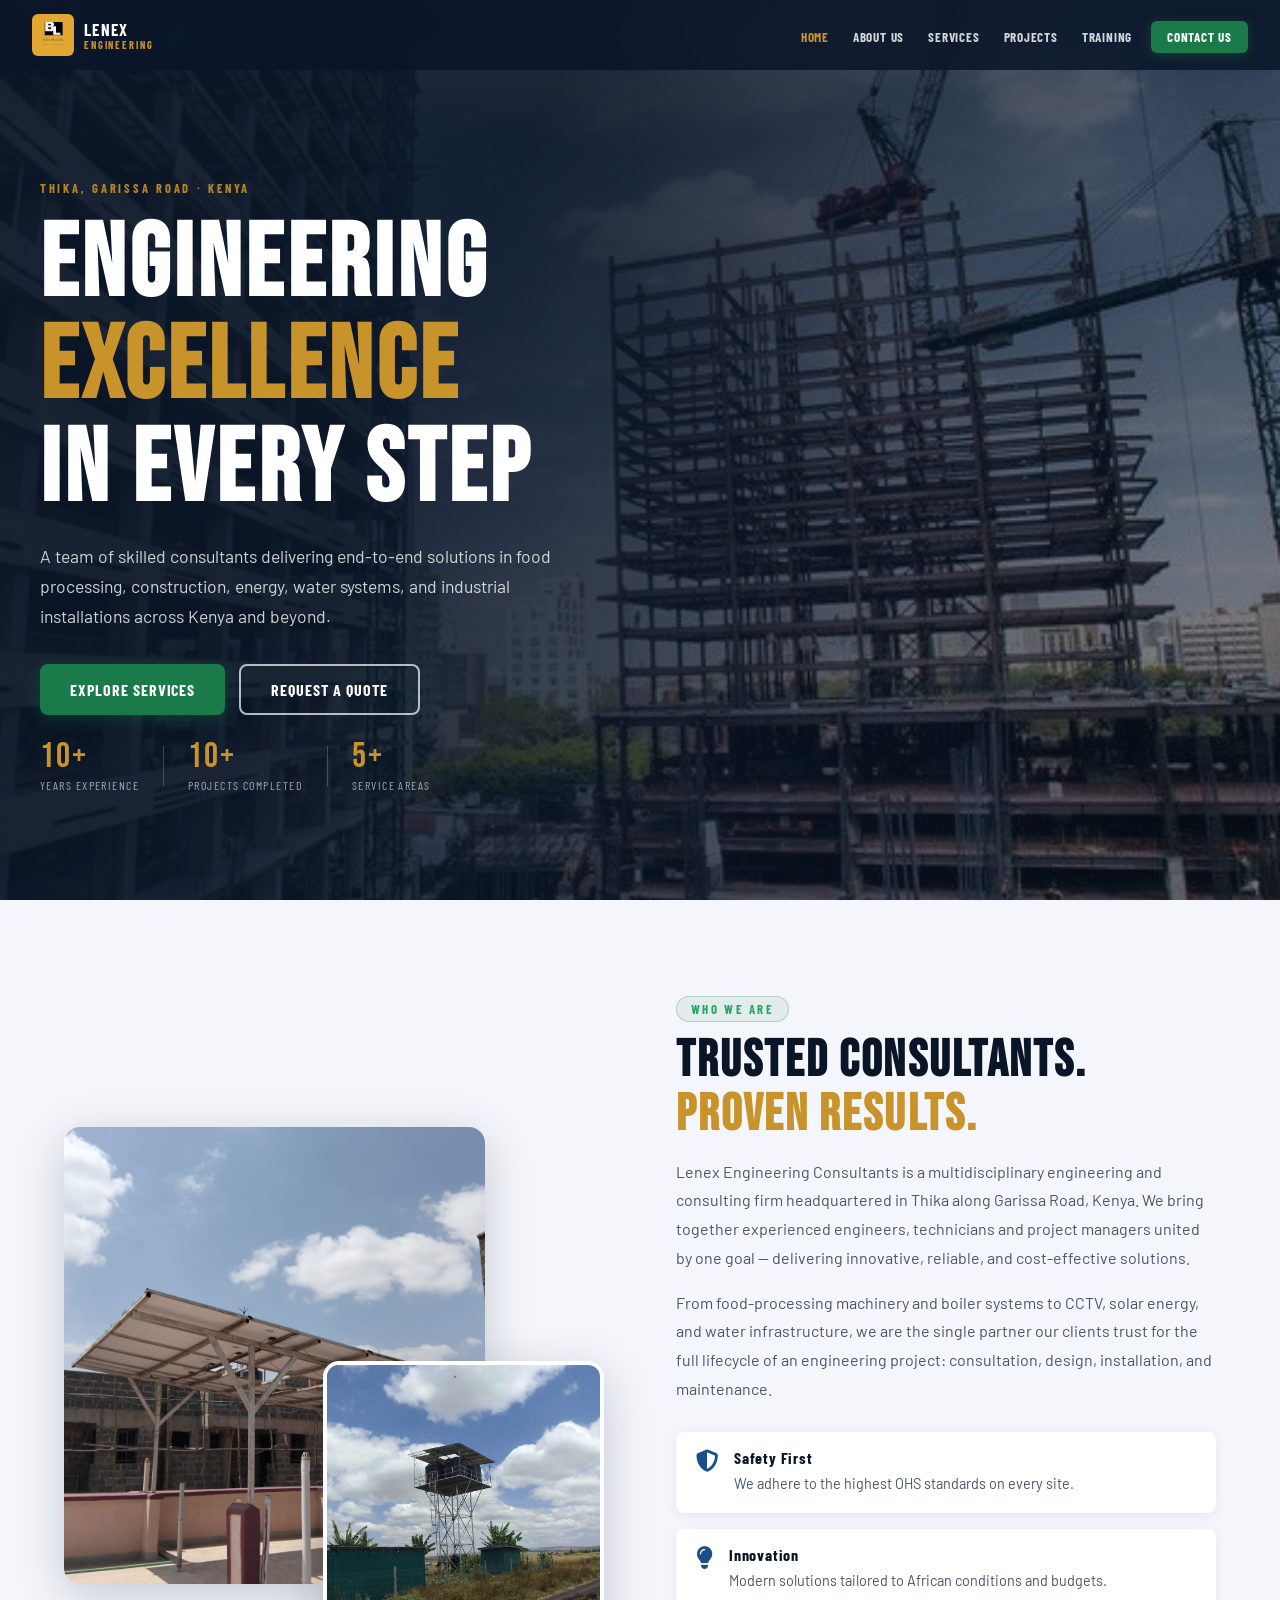
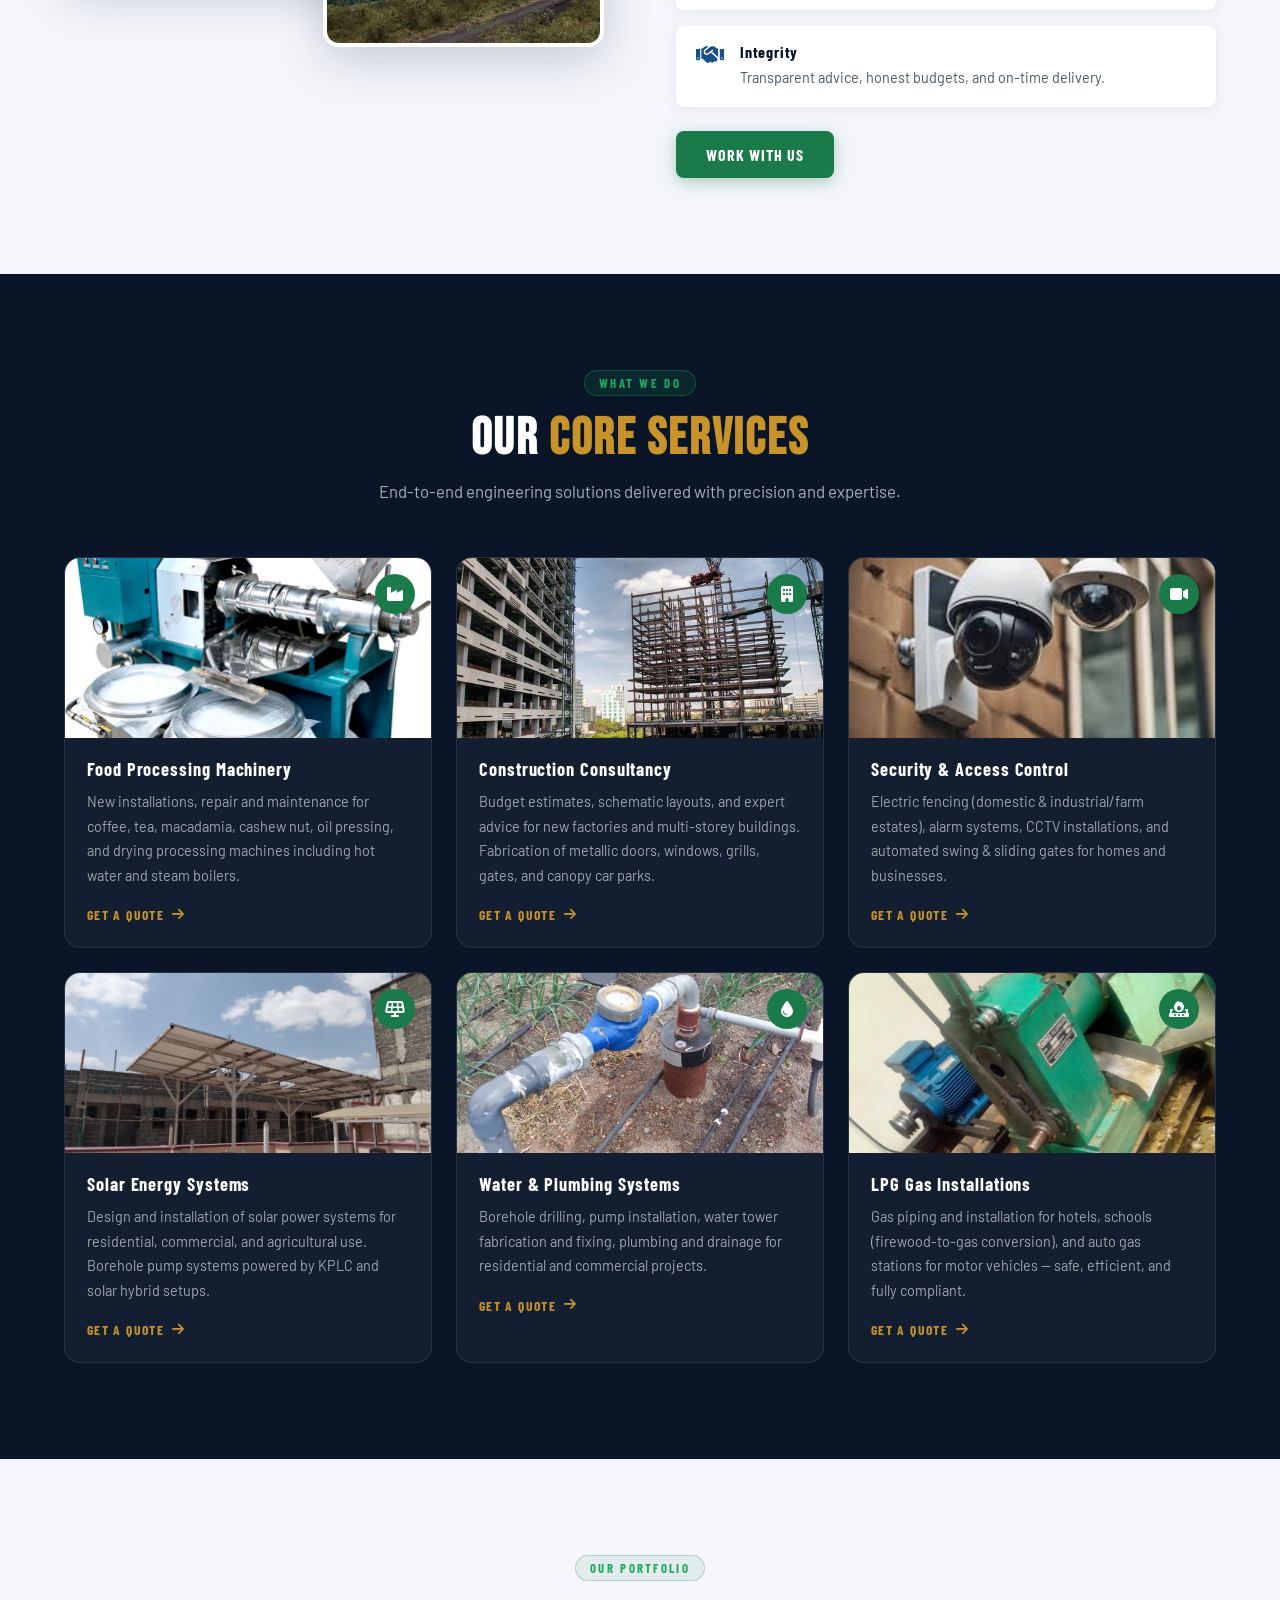
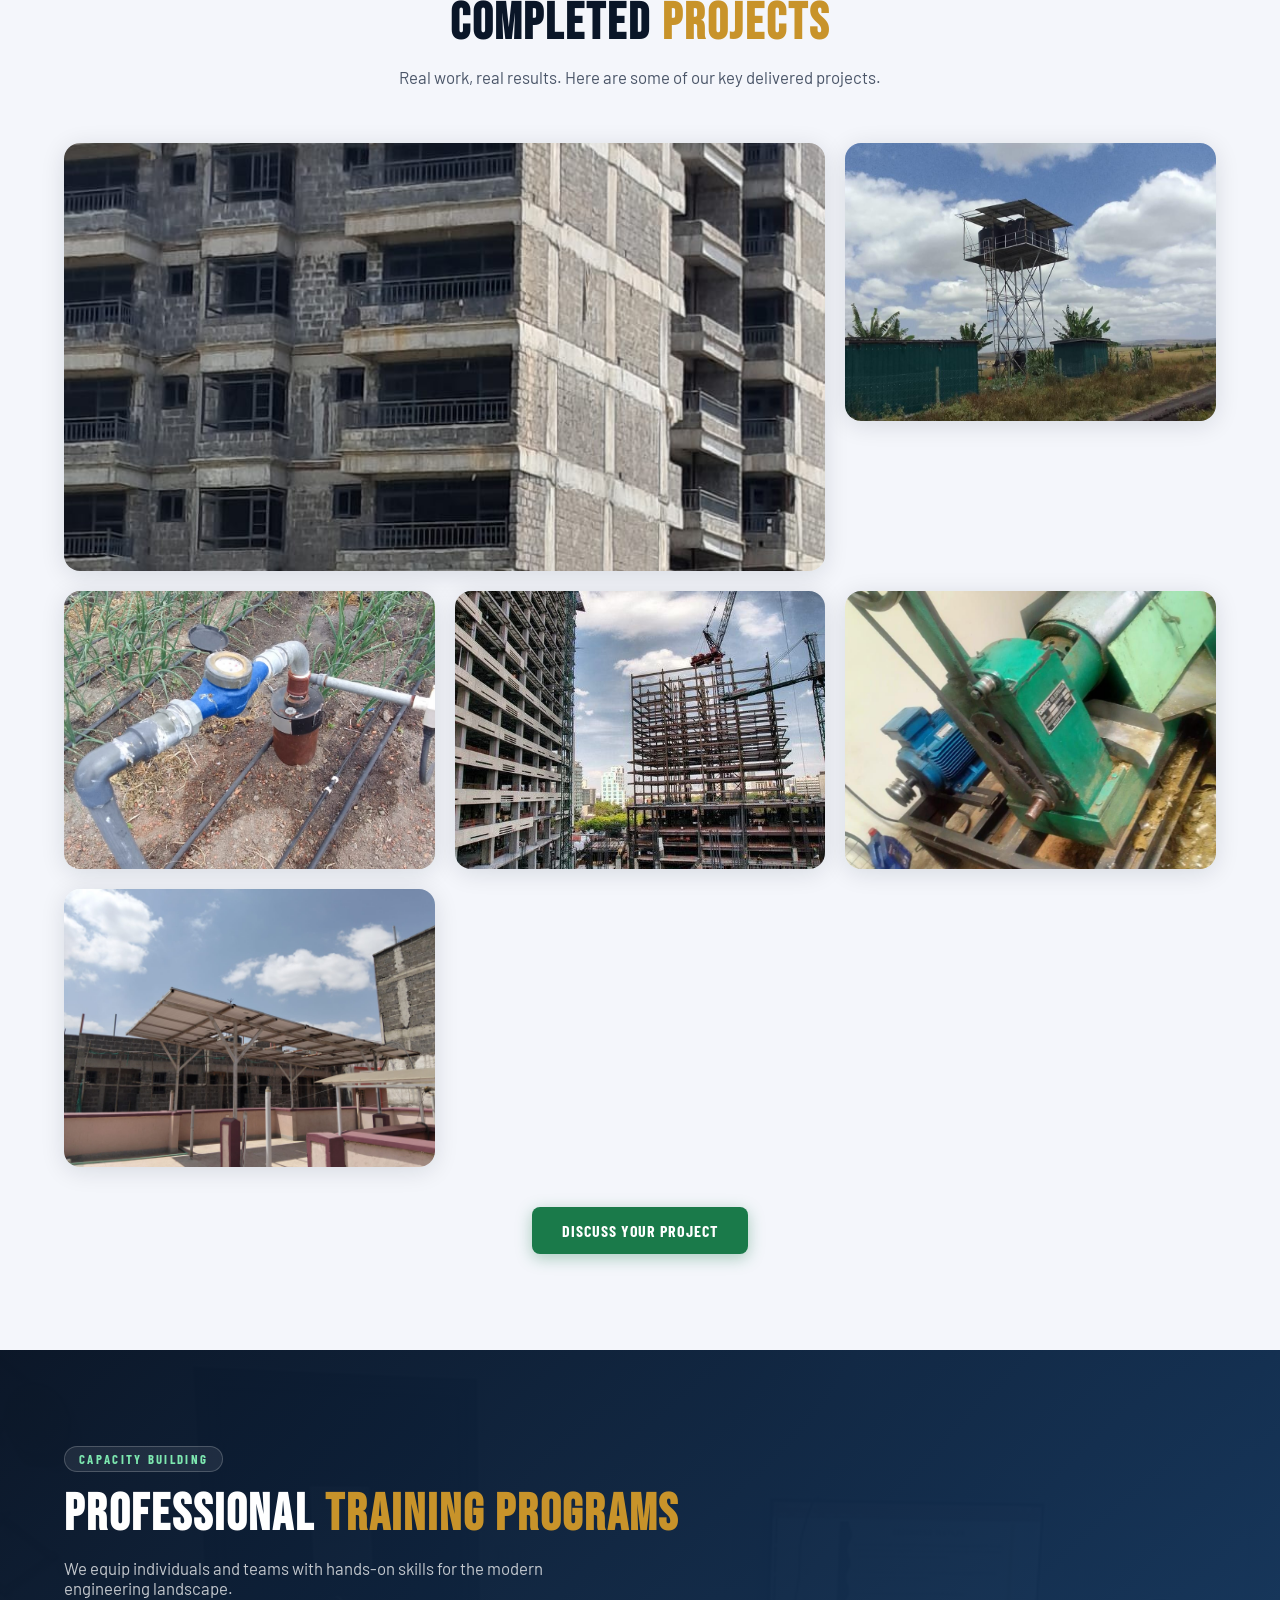
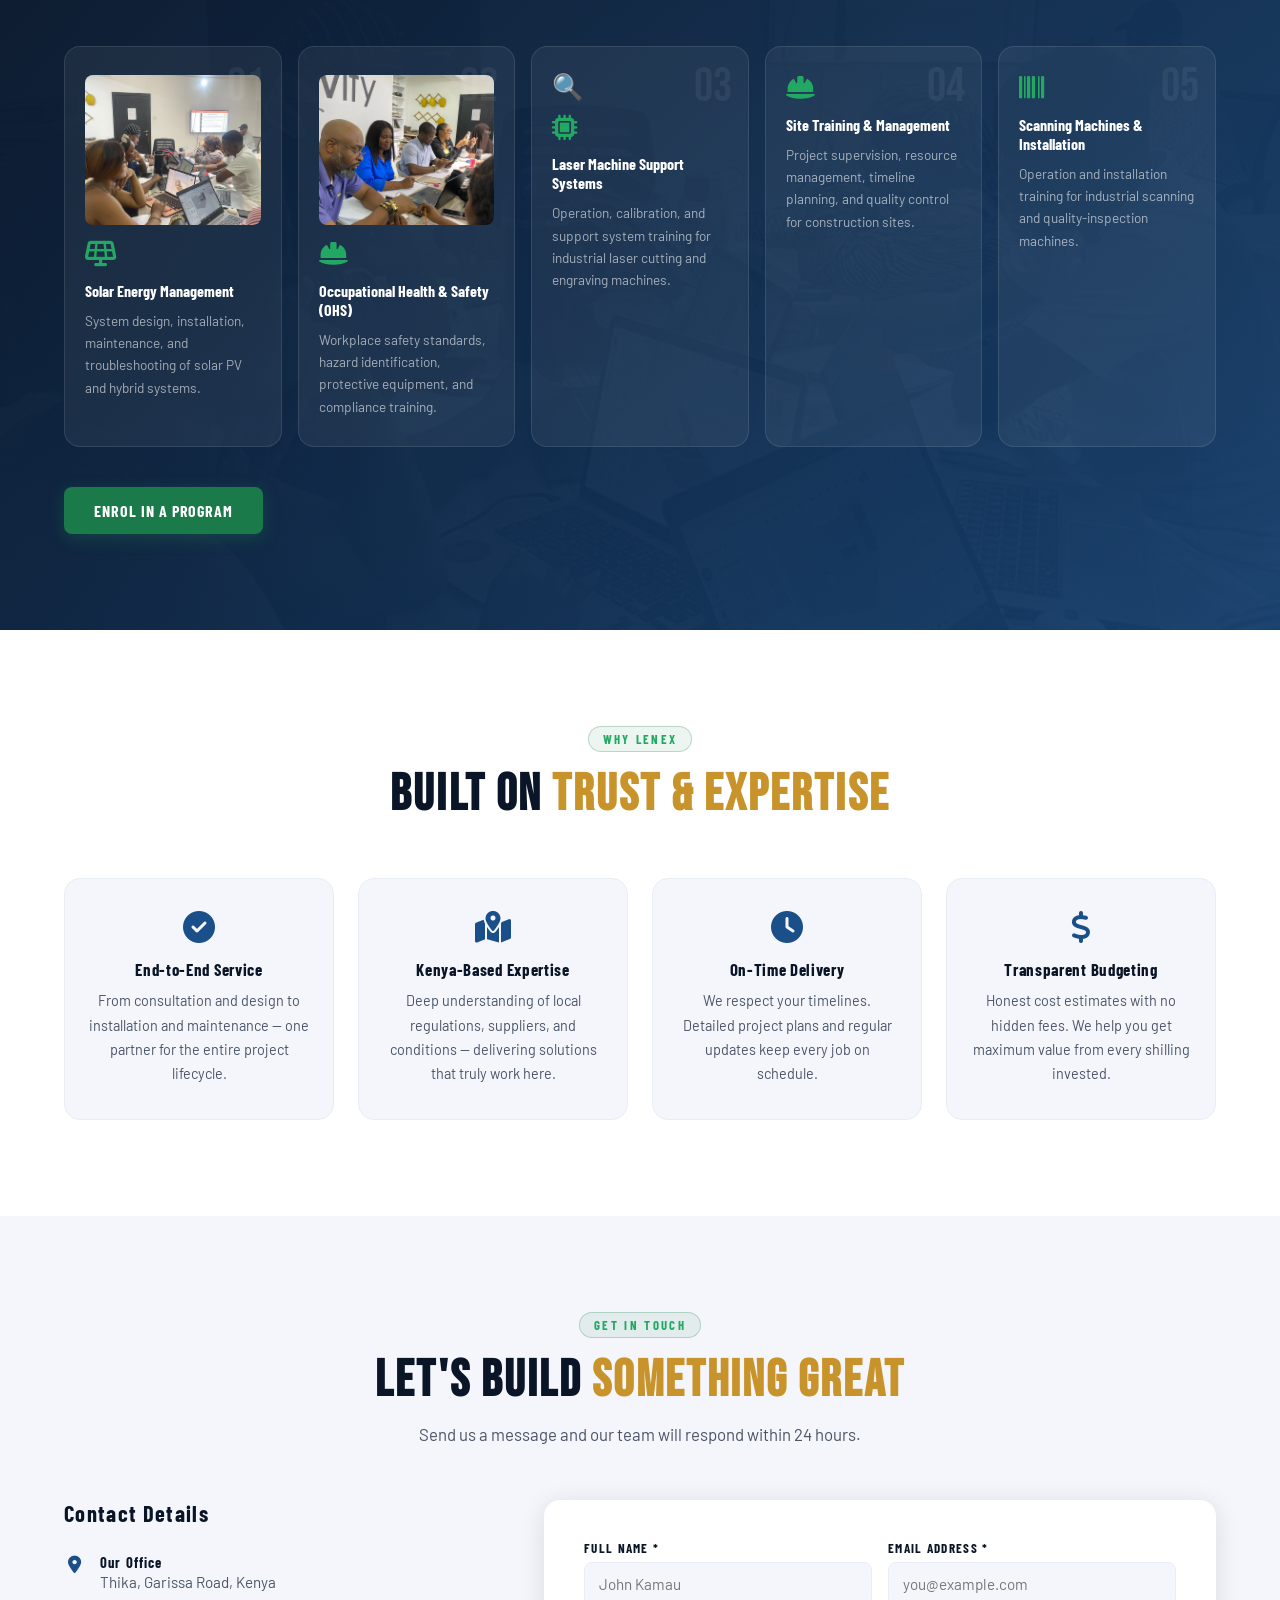
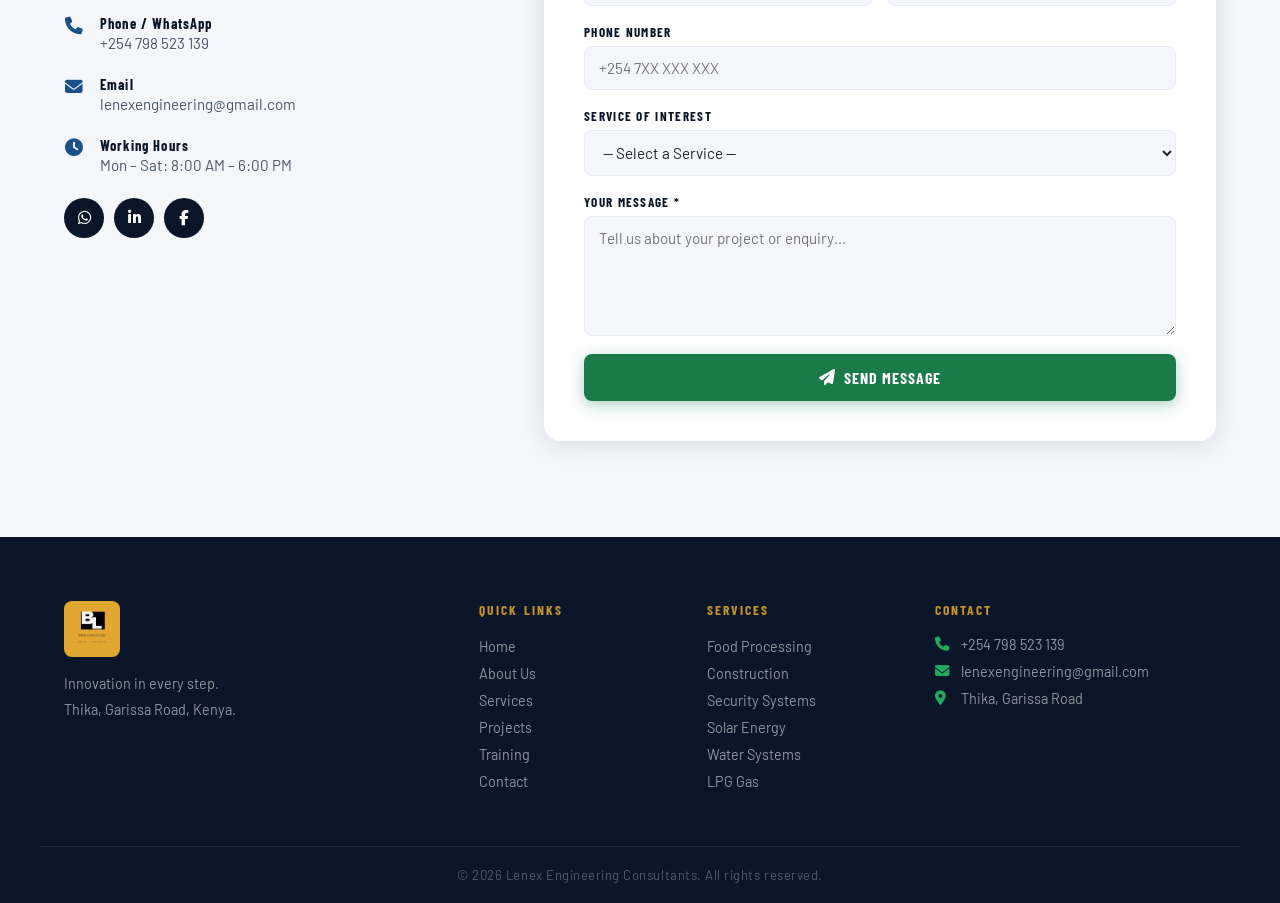
==== commit a1917a51: "lenex" ====
--- a/index.html
+++ b/index.html
@@ -56,7 +56,7 @@
         <div class="hero-stats">
           <div class="stat"><span class="stat-num">10+</span><span class="stat-label">Years Experience</span></div>
           <div class="stat-divider"></div>
-          <div class="stat"><span class="stat-num">50+</span><span class="stat-label">Projects Completed</span></div>
+          <div class="stat"><span class="stat-num">10+</span><span class="stat-label">Projects Completed</span></div>
           <div class="stat-divider"></div>
           <div class="stat"><span class="stat-num">5+</span><span class="stat-label">Service Areas</span></div>
         </div>
